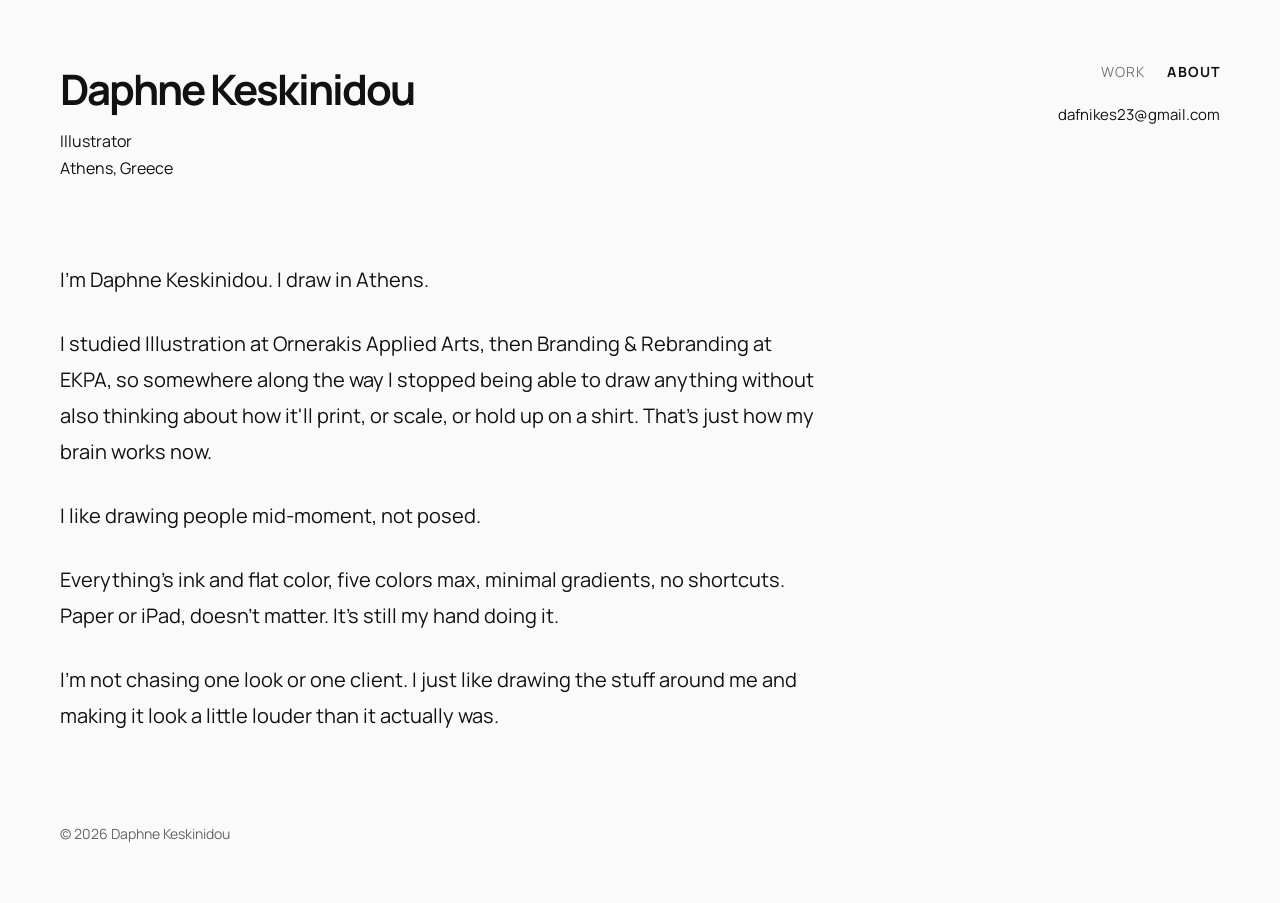
==== about.html @ bc064ade "Add files via upload" ====
<!DOCTYPE html>
<html lang="en">
<head>
<meta charset="UTF-8">
<meta name="viewport" content="width=device-width, initial-scale=1.0">

<title>About — Daphne Keskinidou</title>

<link rel="preconnect" href="https://fonts.googleapis.com">
<link rel="preconnect" href="https://fonts.gstatic.com" crossorigin>

<link href="https://fonts.googleapis.com/css2?family=Manrope:wght@300;400;600;700&display=swap" rel="stylesheet">

<style>

*{
margin:0;
padding:0;
box-sizing:border-box;
}

body{
font-family:"Manrope",sans-serif;
background:#fafafa;
color:#111;
padding:60px;
}

header{
display:flex;
justify-content:space-between;
align-items:flex-start;
margin-bottom:80px;
}

h1{
font-size:42px;
font-weight:700;
letter-spacing:-2px;
}

.subtitle{
margin-top:10px;
font-size:16px;
line-height:1.7;
}

.contact{
text-align:right;
font-size:15px;
line-height:1.7;
}

.nav{
display:flex;
justify-content:flex-end;
gap:22px;
font-size:14px;
letter-spacing:.08em;
margin-bottom:18px;
}

.nav a{
text-decoration:none;
color:#777;
transition:.25s;
}

.nav a:hover{
color:#111;
}

.nav a.active{
color:#111;
font-weight:700;
}

.about{
max-width:760px;
font-size:20px;
line-height:1.8;
}

.about p{
margin-bottom:28px;
}

footer{
margin-top:90px;
font-size:14px;
color:#666;
}

@media(max-width:700px){

body{
padding:30px;
}

header{
flex-direction:column;
gap:30px;
}

.contact{
text-align:left;
}

.nav{
justify-content:flex-start;
}

h1{
font-size:34px;
}

.about{
font-size:18px;
}

}

</style>
</head>

<body>

<header>

<div>

<h1>Daphne Keskinidou</h1>

<div class="subtitle">
Illustrator<br>
Athens, Greece
</div>

</div>

<div class="contact">

<nav class="nav">
<a href="index.html">WORK</a>
<a href="about.html" class="active">ABOUT</a>
</nav>

dafnikes23@gmail.com

</div>

</header>

<section class="about">

<p>
I'm Daphne Keskinidou. I draw in Athens.
</p>

<p>
I studied Illustration at Ornerakis Applied Arts, then Branding & Rebranding at EKPA, so somewhere along the way I stopped being able to draw anything without also thinking about how it'll print, or scale, or hold up on a shirt. That's just how my brain works now.
</p>

<p>
I like drawing people mid-moment, not posed.
</p>

<p>
Everything's ink and flat color, five colors max, minimal gradients, no shortcuts. Paper or iPad, doesn't matter. It's still my hand doing it.
</p>

<p>
I'm not chasing one look or one client. I just like drawing the stuff around me and making it look a little louder than it actually was.
</p>

</section>

<footer>

© 2026 Daphne Keskinidou

</footer>

</body>
</html>
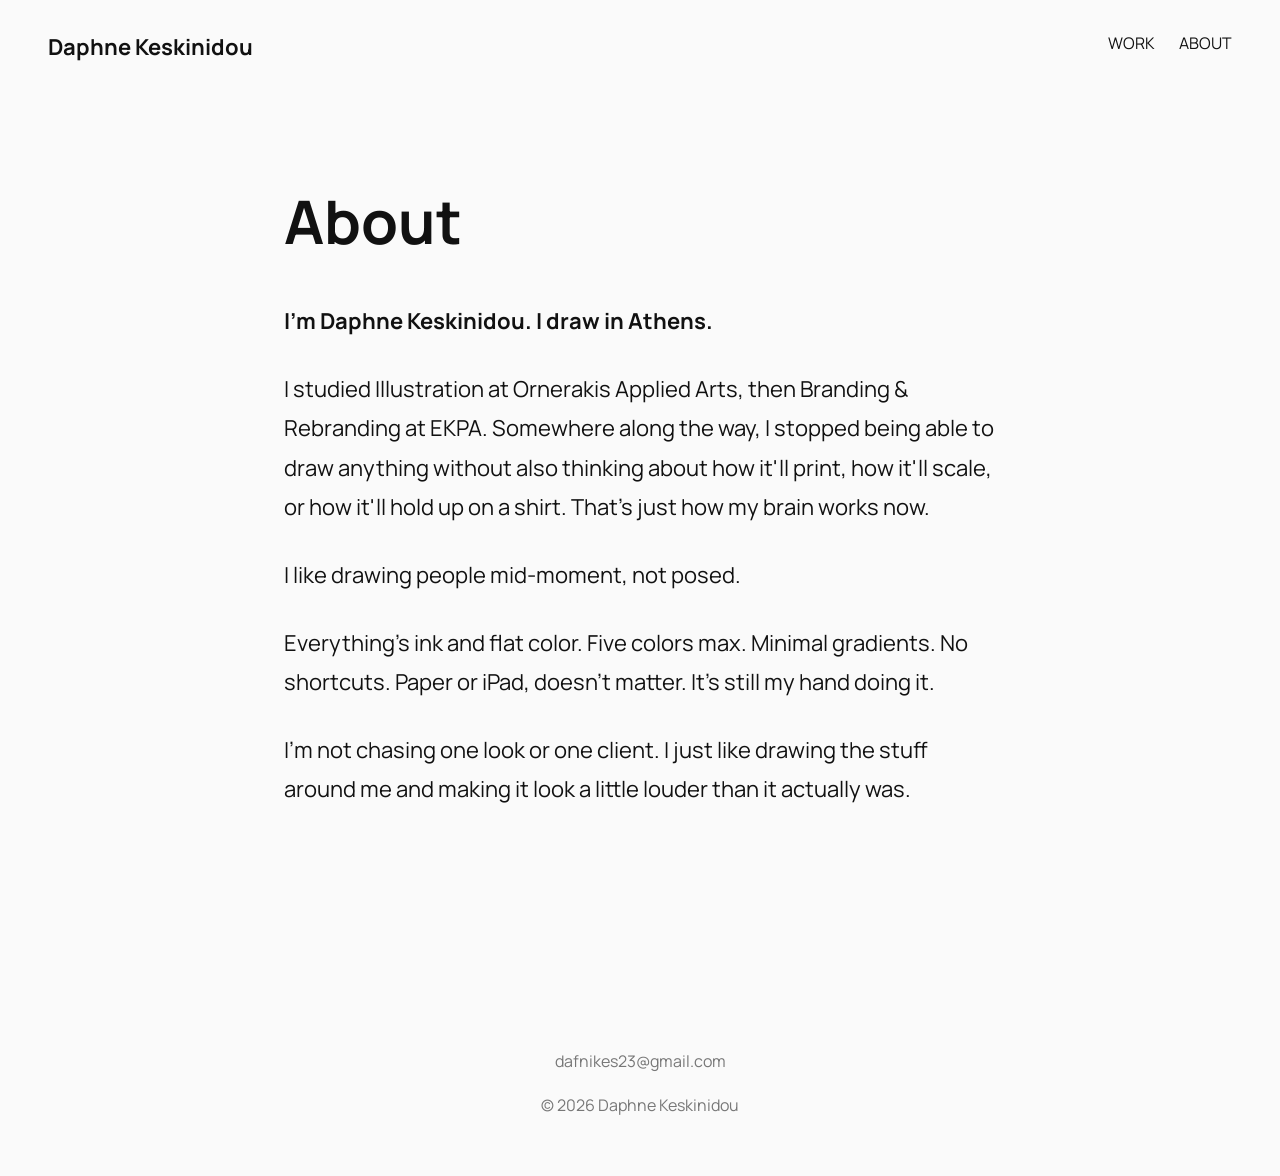
==== commit 2f1bbc31: "Add files via upload" ====
--- a/about.html
+++ b/about.html
@@ -1,185 +1 @@
-<!DOCTYPE html>
-<html lang="en">
-<head>
-<meta charset="UTF-8">
-<meta name="viewport" content="width=device-width, initial-scale=1.0">
-
-<title>About — Daphne Keskinidou</title>
-
-<link rel="preconnect" href="https://fonts.googleapis.com">
-<link rel="preconnect" href="https://fonts.gstatic.com" crossorigin>
-
-<link href="https://fonts.googleapis.com/css2?family=Manrope:wght@300;400;600;700&display=swap" rel="stylesheet">
-
-<style>
-
-*{
-margin:0;
-padding:0;
-box-sizing:border-box;
-}
-
-body{
-font-family:"Manrope",sans-serif;
-background:#fafafa;
-color:#111;
-padding:60px;
-}
-
-header{
-display:flex;
-justify-content:space-between;
-align-items:flex-start;
-margin-bottom:80px;
-}
-
-h1{
-font-size:42px;
-font-weight:700;
-letter-spacing:-2px;
-}
-
-.subtitle{
-margin-top:10px;
-font-size:16px;
-line-height:1.7;
-}
-
-.contact{
-text-align:right;
-font-size:15px;
-line-height:1.7;
-}
-
-.nav{
-display:flex;
-justify-content:flex-end;
-gap:22px;
-font-size:14px;
-letter-spacing:.08em;
-margin-bottom:18px;
-}
-
-.nav a{
-text-decoration:none;
-color:#777;
-transition:.25s;
-}
-
-.nav a:hover{
-color:#111;
-}
-
-.nav a.active{
-color:#111;
-font-weight:700;
-}
-
-.about{
-max-width:760px;
-font-size:20px;
-line-height:1.8;
-}
-
-.about p{
-margin-bottom:28px;
-}
-
-footer{
-margin-top:90px;
-font-size:14px;
-color:#666;
-}
-
-@media(max-width:700px){
-
-body{
-padding:30px;
-}
-
-header{
-flex-direction:column;
-gap:30px;
-}
-
-.contact{
-text-align:left;
-}
-
-.nav{
-justify-content:flex-start;
-}
-
-h1{
-font-size:34px;
-}
-
-.about{
-font-size:18px;
-}
-
-}
-
-</style>
-</head>
-
-<body>
-
-<header>
-
-<div>
-
-<h1>Daphne Keskinidou</h1>
-
-<div class="subtitle">
-Illustrator<br>
-Athens, Greece
-</div>
-
-</div>
-
-<div class="contact">
-
-<nav class="nav">
-<a href="index.html">WORK</a>
-<a href="about.html" class="active">ABOUT</a>
-</nav>
-
-dafnikes23@gmail.com
-
-</div>
-
-</header>
-
-<section class="about">
-
-<p>
-I'm Daphne Keskinidou. I draw in Athens.
-</p>
-
-<p>
-I studied Illustration at Ornerakis Applied Arts, then Branding & Rebranding at EKPA, so somewhere along the way I stopped being able to draw anything without also thinking about how it'll print, or scale, or hold up on a shirt. That's just how my brain works now.
-</p>
-
-<p>
-I like drawing people mid-moment, not posed.
-</p>
-
-<p>
-Everything's ink and flat color, five colors max, minimal gradients, no shortcuts. Paper or iPad, doesn't matter. It's still my hand doing it.
-</p>
-
-<p>
-I'm not chasing one look or one client. I just like drawing the stuff around me and making it look a little louder than it actually was.
-</p>
-
-</section>
-
-<footer>
-
-© 2026 Daphne Keskinidou
-
-</footer>
-
-</body>
-</html>+<!DOCTYPE html><html><head><meta charset='UTF-8'><meta name='viewport' content='width=device-width,initial-scale=1'><title>About</title><link rel='preconnect' href='https://fonts.googleapis.com'><link rel='preconnect' href='https://fonts.gstatic.com' crossorigin><link href='https://fonts.googleapis.com/css2?family=Manrope:wght@300;400;600;700;800&display=swap' rel='stylesheet'><link rel='stylesheet' href='style.css'></head><body><header><div class='logo'>Daphne Keskinidou</div><nav><a href='index.html'>WORK</a><a href='about.html'>ABOUT</a></nav></header><section class='about'><h2>About</h2><p><strong>I'm Daphne Keskinidou. I draw in Athens.</strong></p><p>I studied Illustration at Ornerakis Applied Arts, then Branding & Rebranding at EKPA. Somewhere along the way, I stopped being able to draw anything without also thinking about how it'll print, how it'll scale, or how it'll hold up on a shirt. That's just how my brain works now.</p><p>I like drawing people mid-moment, not posed.</p><p>Everything's ink and flat color. Five colors max. Minimal gradients. No shortcuts. Paper or iPad, doesn't matter. It's still my hand doing it.</p><p>I'm not chasing one look or one client. I just like drawing the stuff around me and making it look a little louder than it actually was.</p></section><footer>dafnikes23@gmail.com<br><br>© 2026 Daphne Keskinidou</footer></body></html>
--- a/style.css
+++ b/style.css
@@ -0,0 +1 @@
+*{margin:0;padding:0;box-sizing:border-box}body{font-family:Manrope,sans-serif;background:#fafafa;color:#111}a{text-decoration:none;color:#111}header{position:fixed;top:0;left:0;width:100%;padding:32px 48px;display:flex;justify-content:space-between;background:rgba(250,250,250,.9);backdrop-filter:blur(10px)}.logo{font-weight:700;font-size:22px}nav a{margin-left:24px}.hero{min-height:100vh;display:flex;flex-direction:column;justify-content:center;align-items:center;text-align:center;position:relative;padding:120px 20px}.element{position:absolute;top:40px;width:min(650px,85vw)}.hero h1{font-size:clamp(52px,8vw,96px)}.hero p{font-size:20px;max-width:700px;line-height:1.6}.gallery{columns:3 320px;column-gap:22px;padding:40px}.gallery img{width:100%;margin-bottom:22px;display:block;cursor:pointer}.about{max-width:760px;margin:180px auto;padding:0 24px}.about h2{font-size:60px;margin-bottom:40px}.about p{font-size:22px;line-height:1.8;margin-bottom:28px}footer{text-align:center;padding:60px;color:#777}.lightbox{position:fixed;inset:0;background:rgba(0,0,0,.94);display:none;align-items:center;justify-content:center}.lightbox img{max-width:92%;max-height:92%}@media(max-width:768px){.gallery{columns:1;padding:24px}.hero h1{font-size:54px}.about p{font-size:18px}}
